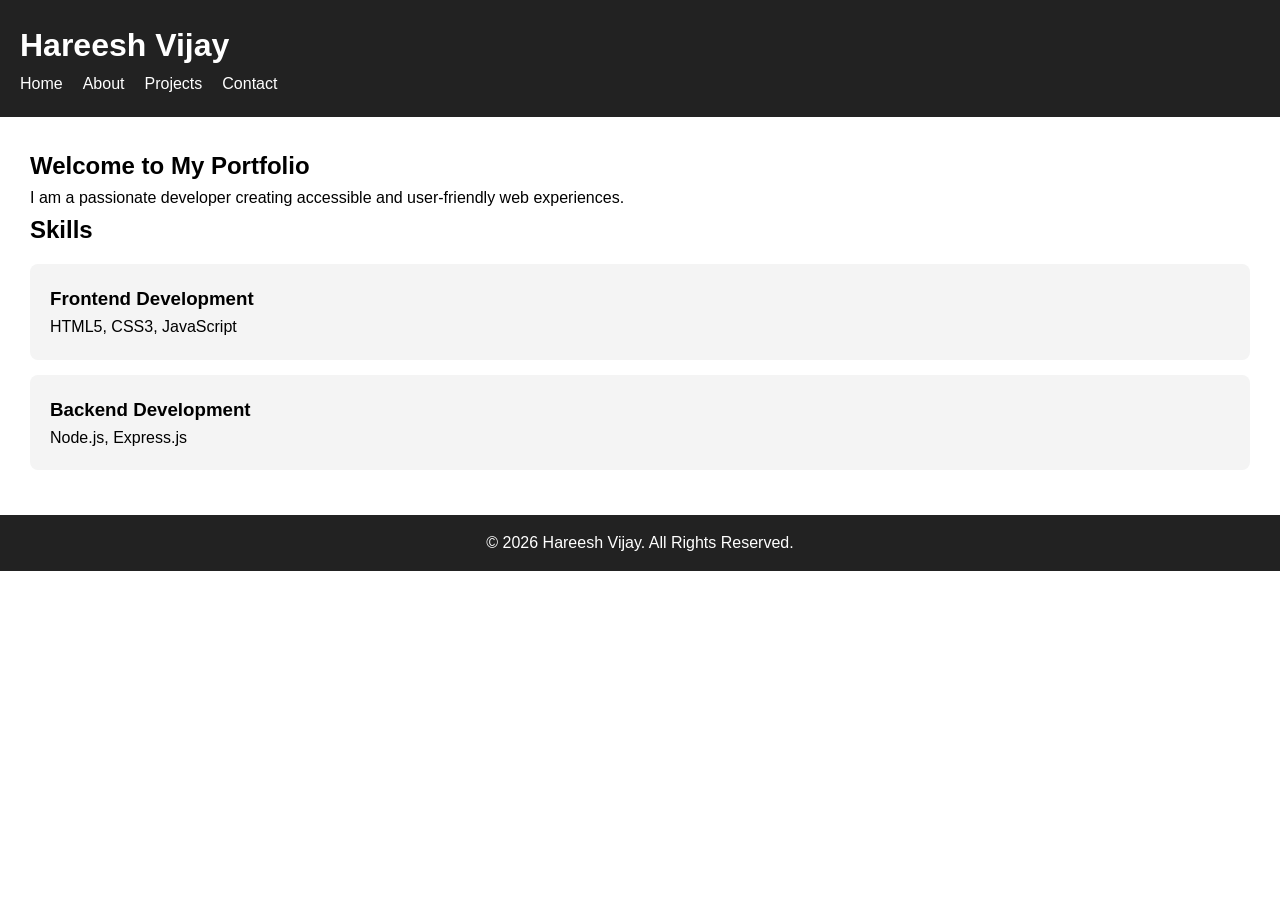
==== index.html @ 9d1c7b90 "Move portfolio files to repository root" ====
<!DOCTYPE html>
<html lang="en">
<head>
    <meta charset="UTF-8">
    <meta name="viewport" content="width=device-width, initial-scale=1.0">

    <title>Hareesh Vijay | Portfolio</title>
    <meta name="description" content="Personal portfolio of Hareesh Vijay showcasing skills, projects, and contact information.">
    <meta name="keywords" content="Portfolio, Web Developer, Projects, Skills">
    <meta name="author" content="Hareesh Vijay">

    <meta property="og:title" content="Hareesh Vijay Portfolio">
    <meta property="og:description" content="Explore my projects, skills, and achievements.">
    <meta property="og:type" content="website">

    <link rel="canonical" href="https://example.com/">
    <link rel="stylesheet" href="style.css">
</head>

<body>

<header role="banner">
    <h1>Hareesh Vijay</h1>

    <nav aria-label="Main Navigation">
        <ul>
            <li><a href="index.html" aria-current="page">Home</a></li>
            <li><a href="about.html">About</a></li>
            <li><a href="projects.html">Projects</a></li>
            <li><a href="contact.html">Contact</a></li>
        </ul>
    </nav>
</header>

<main id="main-content">

    <section aria-labelledby="hero-heading">
        <h2 id="hero-heading">Welcome to My Portfolio</h2>
        <p>
            I am a passionate developer creating accessible and user-friendly web experiences.
        </p>
    </section>

    <section aria-labelledby="skills-heading">
        <h2 id="skills-heading">Skills</h2>

        <article>
            <h3>Frontend Development</h3>
            <p>HTML5, CSS3, JavaScript</p>
        </article>

        <article>
            <h3>Backend Development</h3>
            <p>Node.js, Express.js</p>
        </article>
    </section>

</main>

<footer>
    <p>&copy; 2026 Hareesh Vijay. All Rights Reserved.</p>
</footer>

</body>
</html>
---- style.css ----
* {
    margin: 0;
    padding: 0;
    box-sizing: border-box;
}

body {
    font-family: Arial, sans-serif;
    line-height: 1.6;
}

header {
    background: #222;
    color: white;
    padding: 20px;
}

nav ul {
    display: flex;
    list-style: none;
    gap: 20px;
}

nav a {
    color: white;
    text-decoration: none;
}

main {
    padding: 30px;
}

article {
    background: #f4f4f4;
    padding: 20px;
    margin: 15px 0;
    border-radius: 8px;
}

footer {
    background: #222;
    color: white;
    text-align: center;
    padding: 15px;
}
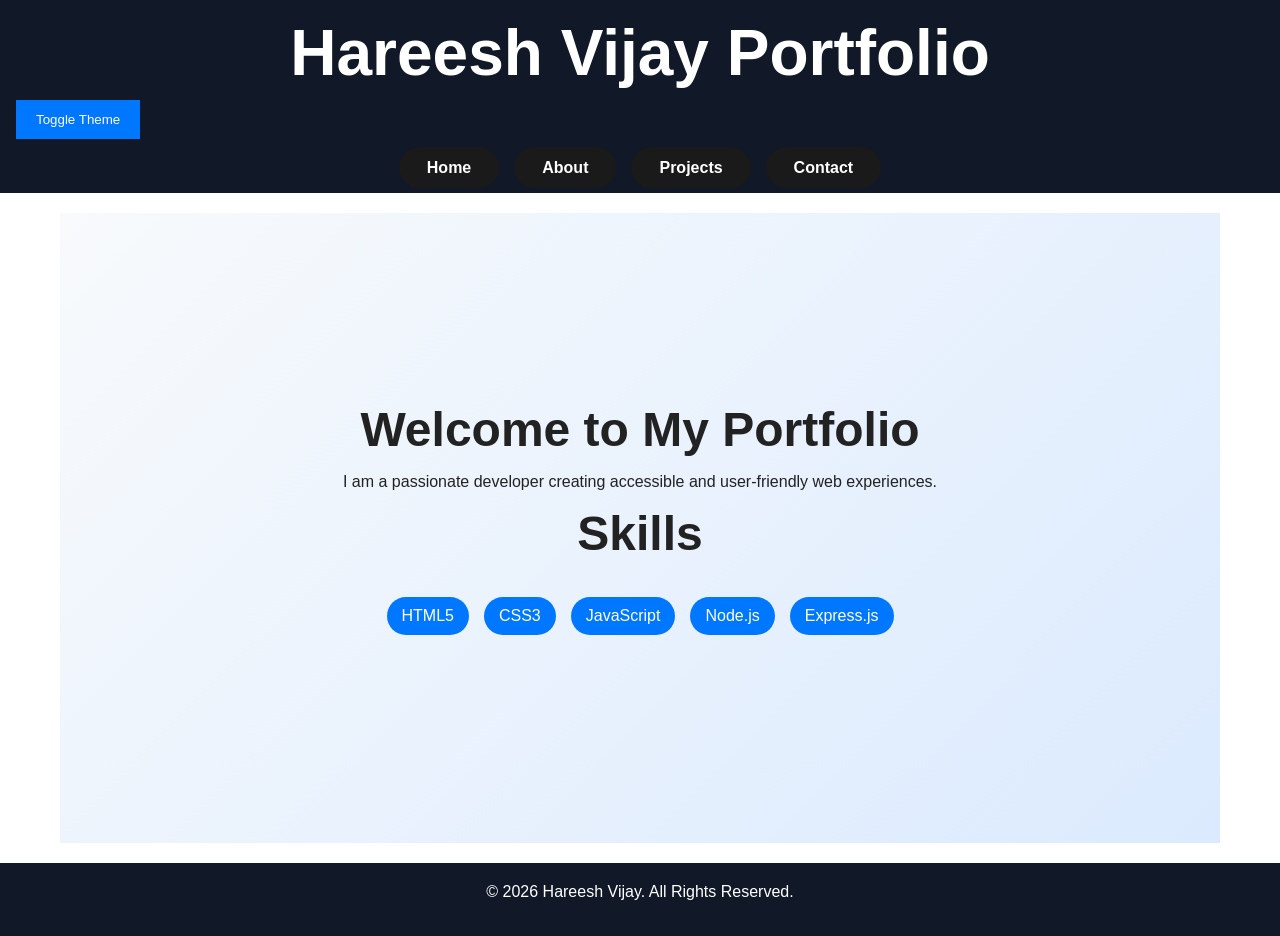
==== commit 8e2d0d49: "hi" ====
--- a/index.html
+++ b/index.html
@@ -14,13 +14,16 @@
     <meta property="og:type" content="website">
 
     <link rel="canonical" href="https://example.com/">
-    <link rel="stylesheet" href="style.css">
+    <link rel="stylesheet" href="style1.css">
 </head>
 
 <body>
 
 <header role="banner">
-    <h1>Hareesh Vijay</h1>
+    <h1>Hareesh Vijay Portfolio</h1>
+    <button id="themeBtn">
+    Toggle Theme
+</button>
 
     <nav aria-label="Main Navigation">
         <ul>
@@ -32,28 +35,24 @@
     </nav>
 </header>
 
-<main id="main-content">
+<main>
 
-    <section aria-labelledby="hero-heading">
-        <h2 id="hero-heading">Welcome to My Portfolio</h2>
-        <p>
-            I am a passionate developer creating accessible and user-friendly web experiences.
-        </p>
-    </section>
+<section class="hero">
+    <h2 id="welcomeTitle">Welcome to My Portfolio</h2>
+    <p>
+        I am a passionate developer creating accessible and user-friendly web experiences.
+    </p>
 
-    <section aria-labelledby="skills-heading">
-        <h2 id="skills-heading">Skills</h2>
+    <h2>Skills</h2>
 
-        <article>
-            <h3>Frontend Development</h3>
-            <p>HTML5, CSS3, JavaScript</p>
-        </article>
-
-        <article>
-            <h3>Backend Development</h3>
-            <p>Node.js, Express.js</p>
-        </article>
-    </section>
+    <div class="skills">
+        <div class="skill">HTML5</div>
+        <div class="skill">CSS3</div>
+        <div class="skill">JavaScript</div>
+        <div class="skill">Node.js</div>
+        <div class="skill">Express.js</div>
+    </div>
+</section>
 
 </main>
 
@@ -61,5 +60,20 @@
     <p>&copy; 2026 Hareesh Vijay. All Rights Reserved.</p>
 </footer>
 
+<script>
+const btn = document.getElementById('themeBtn');
+
+btn.addEventListener('click', () => {
+    document.body.classList.toggle('dark-mode');
+});
+
+const title = document.getElementById("welcomeTitle");
+
+title.addEventListener("click", () => {
+    title.classList.remove("pop");
+    void title.offsetWidth; // restart animation
+    title.classList.add("pop");
+});
+</script>
 </body>
 </html>
--- a/style1.css
+++ b/style1.css
@@ -0,0 +1,475 @@
+/* ==========================
+   CSS VARIABLES (THEME)
+========================== */
+
+:root {
+    --bg-color: #ffffff;
+    --text-color: #222222;
+    --card-color: #f5f5f5;
+    --primary-color: #0077ff;
+    --nav-color: #111827;
+}
+
+.dark-mode {
+    --bg-color: #111827;
+    --text-color: #ffffff;
+    --card-color: #1f2937;
+    --primary-color: #3b82f6;
+    --nav-color: #000000;
+}
+.btn {
+    display: inline-block;
+    margin-top: 20px;
+    padding: 12px 24px;
+    background: var(--primary-color);
+    color: white;
+    text-decoration: none;
+    border-radius: 30px;
+}
+
+/* ==========================
+   GLOBAL RESET
+========================== */
+
+* {
+    margin: 0;
+    padding: 0;
+    box-sizing: border-box;
+}
+
+body {
+    font-family: Arial, sans-serif;
+    background: var(--bg-color);
+    color: var(--text-color);
+    transition: 0.4s ease;
+    animation: fadeIn 0.5s ease-in-out;
+}
+main {
+    max-width: 1200px;
+    margin: auto;
+    padding: 20px;
+}
+
+h1,h2,h3 {
+    margin-bottom: 10px;
+}
+
+p {
+    margin-bottom: 15px;
+}
+
+/* ==========================
+   HEADER
+========================== */
+
+header {
+    background: var(--nav-color);
+    color: white;
+    padding: 1rem;
+}
+
+#welcomeTitle {
+    cursor: pointer;
+}
+
+.pop {
+    animation: popEffect 0.5s ease;
+}
+
+nav ul {
+    list-style: none;
+    display: flex;
+    flex-direction: column;
+    gap: 10px;
+    display: flex;
+    justify-content: center;
+    gap: 15px;
+}
+
+nav a {
+    color: white;
+    text-decoration: none;
+    padding: 10px 20px;
+    border-radius: 25px;
+    transition: all 0.3s ease;
+    position: relative;
+    background: rgba(255,255,255,0.1);
+    padding: 12px 24px;
+    border-radius: 50px;
+    backdrop-filter: blur(10px);
+}
+
+nav a::after {
+    content: "";
+    position: absolute;
+    left: 0;
+    bottom: -5px;
+    width: 0;
+    height: 3px;
+    background: #3b82f6;
+    transition: width 0.3s ease;
+}
+
+nav a:hover::after,
+nav a.active::after {
+    width: 100%;
+}
+
+nav a:hover {
+    background: #2563eb;
+    transform: translateY(-3px);
+}
+
+nav {
+    display: flex;
+    justify-content: center;
+    gap: 20px;
+    margin-top: 20px;
+    flex-wrap: wrap;
+}
+
+nav a {
+    position: relative;
+    padding: 12px 28px;
+    border-radius: 30px;
+    text-decoration: none;
+    color: white;
+    background: #1a1a1a;
+    font-weight: bold;
+    transition: 0.4s;
+    overflow: hidden;
+}
+
+.about-section{
+    display:flex;
+    justify-content:center;
+    align-items:center;
+    min-height:60vh;
+    padding:40px;
+}
+
+.about-card{
+    background:rgba(255,255,255,0.08);
+    backdrop-filter:blur(10px);
+    padding:40px;
+    border-radius:20px;
+    max-width:800px;
+    width:100%;
+    text-align:center;
+    box-shadow:0 10px 30px rgba(0,0,0,0.3);
+    transition:0.4s;
+}
+
+.about-card:hover{
+    transform:translateY(-10px);
+}
+
+.about-card h2{
+    font-size:2rem;
+    margin-bottom:20px;
+}
+
+.about-card p{
+    font-size:1.1rem;
+    line-height:1.8;
+    text-align: center;
+}
+
+.stats{
+    display:flex;
+    justify-content:center;
+    gap:20px;
+    margin-top:30px;
+    flex-wrap:wrap;
+}
+
+.stat-box{
+    background:#1e88ff;
+    color:white;
+    padding:20px;
+    border-radius:15px;
+    min-width:150px;
+    transition:0.3s;
+}
+
+.stat-box:hover{
+    transform:scale(1.1);
+}
+
+.stat-box h3{
+    font-size:2rem;
+}
+
+/* ==========================
+   HERO SECTION
+========================== */
+
+.hero {
+    min-height: 70vh;
+    display: flex;
+    flex-direction: column;
+    justify-content: center;
+    align-items: center;
+}
+.hero {
+    background: linear-gradient(135deg, #f8fafc, #dbeafe);
+}
+.dark-mode .hero {
+    background: linear-gradient(135deg, #111827, #1e3a8a);
+}
+.hero h1,
+h1 {
+    text-align: center;
+    font-size: 4rem;
+    animation: glowText 3s infinite alternate;
+}
+
+.hero h2 {
+    font-size: 2rem;
+    margin-bottom: 1rem;
+}
+
+/* ==========================
+   GRID LAYOUT
+========================== */
+
+.projects-grid {
+    display: grid;
+    grid-template-columns: 1fr;
+    gap: 20px;
+    padding: 20px;
+}
+
+.card {
+    background: var(--card-color);
+    padding: 20px;
+    border-radius: 10px;
+    box-shadow: 0px 2px 10px rgba(0,0,0,.1);
+}
+
+.card:hover {
+    transform: translateY(-5px);
+    transition: .3s;
+}
+
+/* ==========================
+   FLEXBOX COMPONENTS
+========================== */
+
+.skills {
+    display: flex;
+    flex-wrap: wrap;
+    gap: 15px;
+    justify-content: center;
+    padding: 20px;
+    text-align: center;
+}
+
+.skill {
+    background: var(--primary-color);
+    color: white;
+    padding: 10px 15px;
+    border-radius: 25px;
+    text-align: center;
+}
+.skill {
+    transition: 0.3s;
+}
+
+.skill:hover {
+    transform: translateY(-5px);
+}
+
+/* ==========================
+   CONTACT FORM
+========================== */
+
+form {
+    max-width: 600px;
+    margin: auto;
+    padding: 20px;
+}
+
+input,
+textarea {
+    width: 100%;
+    padding: 12px;
+    margin: 10px 0;
+}
+
+button {
+    background: var(--primary-color);
+    color: white;
+    border: none;
+    padding: 12px 20px;
+    cursor: pointer;
+}
+
+button:hover {
+    opacity: 0.9;
+}
+
+#welcomeTitle {
+    transition: 0.3s;
+    cursor: pointer;
+}
+
+#welcomeTitle:hover {
+    transform: scale(1.15);
+    color: #a8e4f8;
+}
+
+/* ==========================
+   FOOTER
+========================== */
+
+footer {
+    text-align: center;
+    padding: 20px;
+    background: var(--nav-color);
+    color: white;
+}
+
+/* ==========================
+   TABLET
+========================== */
+
+@media (min-width: 768px) {
+
+    nav ul {
+        flex-direction: row;
+        justify-content: center;
+    }
+
+    .projects-grid {
+        grid-template-columns: repeat(2, 1fr);
+    }
+}
+
+/* ==========================
+   DESKTOP
+========================== */
+
+@media (min-width: 1024px) {
+
+    .projects-grid {
+        grid-template-columns: repeat(3, 1fr);
+    }
+
+    .hero h2 {
+        font-size: 3rem;
+        cursor: pointer;
+    transition: transform 0.3s ease;
+.pop {
+    animation: popEffect 0.5s ease;
+}
+    }
+}
+@keyframes fadeIn {
+    from {
+        opacity: 0;
+        transform: translateY(15px);
+    }
+
+    to {
+        opacity: 1;
+        transform: translateY(0);
+    }
+}
+@keyframes popEffect {
+    0% {
+        transform: scale(1);
+    }
+    50% {
+        transform: scale(1.2);
+    }
+    100% {
+        transform: scale(1);
+    }
+}
+
+@keyframes popEffect {
+    0% {
+        transform: scale(1);
+    }
+    50% {
+        transform: scale(1.2);
+        text-shadow: 0 0 20px #3b82f6;
+    }
+    100% {
+        transform: scale(1);
+    }
+}
+
+@keyframes popEffect {
+    0% {
+        transform: scale(1);
+    }
+
+    50% {
+        transform: scale(1.3);
+        color: #ffffff;
+    }
+
+    100% {
+        transform: scale(1);
+    }
+}
+
+@keyframes rainbow {
+    0% { background-position: 0%; }
+    100% { background-position: 400%; }
+}
+
+@keyframes glowText {
+    0% {
+        text-shadow: 0 0 10px #00f7ff;
+    }
+    50% {
+        text-shadow: 0 0 20px #ff00ff;
+    }
+    100% {
+        text-shadow: 0 0 30px #00ff88;
+    }
+}
+
+/* Glow effect */
+nav a::before {
+    content: "";
+    position: absolute;
+    inset: -3px;
+    border-radius: 30px;
+    background: linear-gradient(
+        45deg,
+        red,
+        orange,
+        yellow,
+        lime,
+        cyan,
+        blue,
+        violet,
+        red
+    );
+    background-size: 400%;
+    z-index: -1;
+    opacity: 0;
+    transition: 0.4s;
+}
+
+/* Hover */
+nav a:hover::before,
+nav a:focus::before {
+    opacity: 1;
+    animation: rainbow 3s linear infinite;
+}
+
+nav a:hover {
+    transform: translateY(-5px) scale(1.05);
+    box-shadow: 0 0 20px rgba(255,255,255,0.3);
+}
+
+/* Active page */
+nav a.active {
+    background: #1e88ff;
+    box-shadow: 0 0 20px #1e88ff;
+}
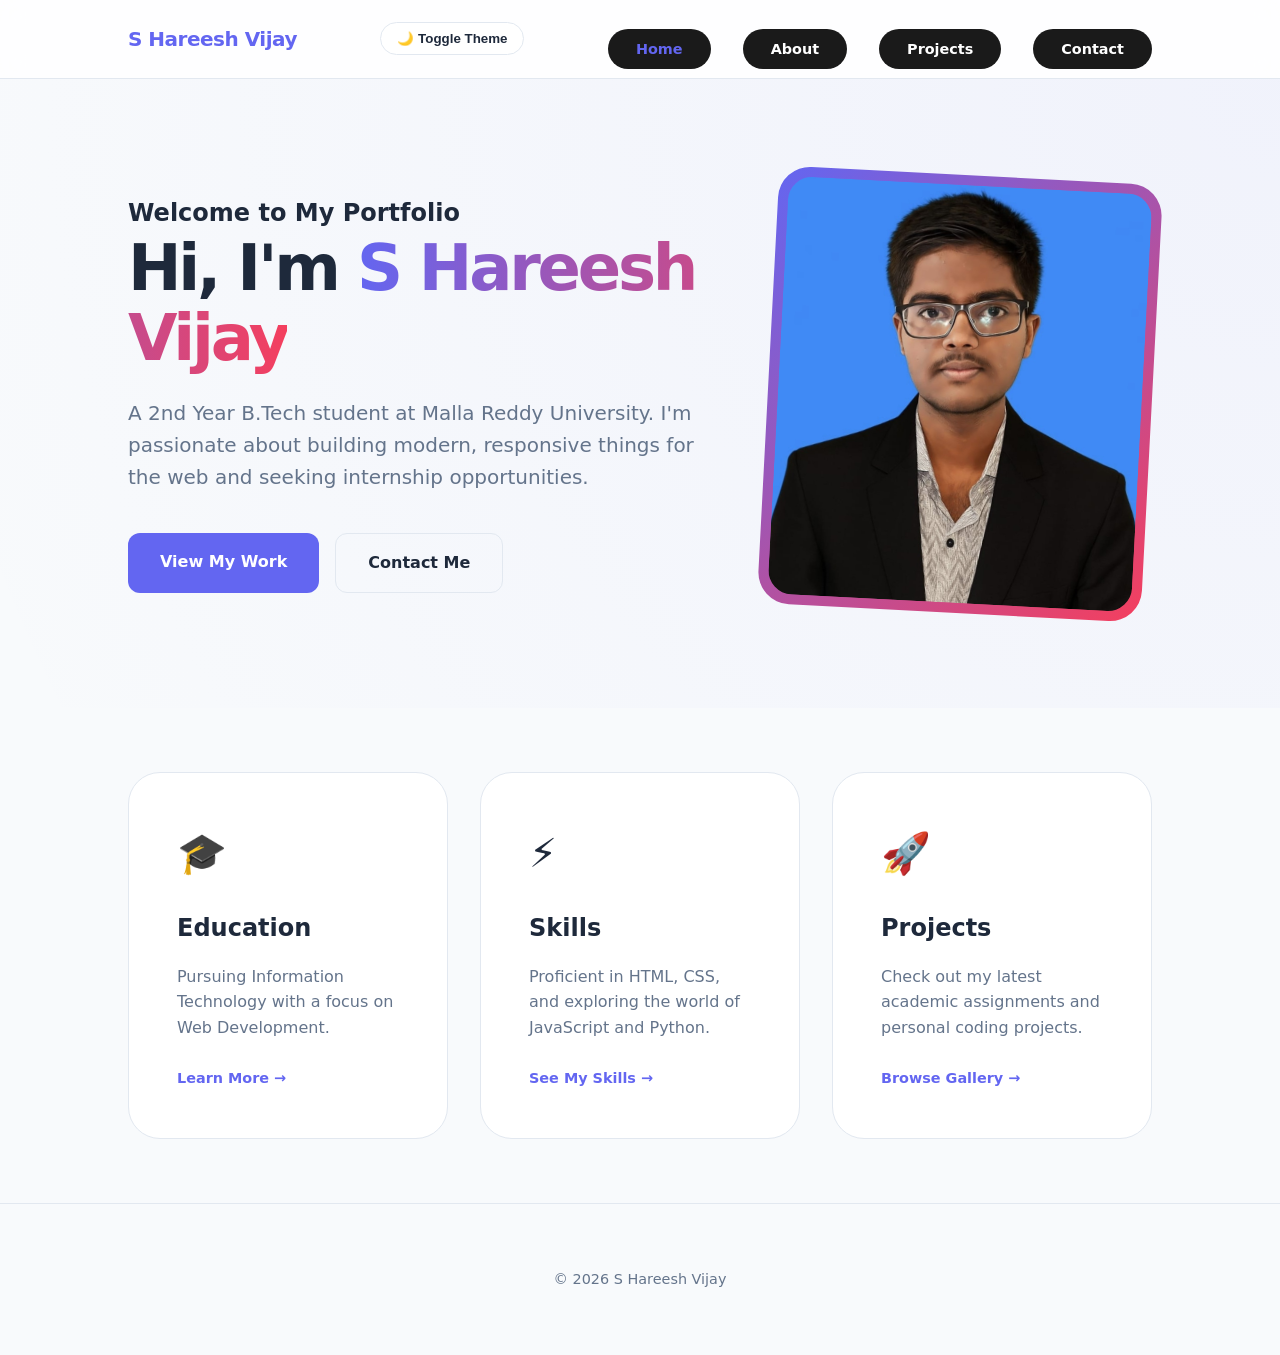
==== commit cfe823e9: "Updated my portfolio files" ====
--- a/index.html
+++ b/index.html
@@ -3,27 +3,16 @@
 <head>
     <meta charset="UTF-8">
     <meta name="viewport" content="width=device-width, initial-scale=1.0">
-
-    <title>Hareesh Vijay | Portfolio</title>
-    <meta name="description" content="Personal portfolio of Hareesh Vijay showcasing skills, projects, and contact information.">
-    <meta name="keywords" content="Portfolio, Web Developer, Projects, Skills">
-    <meta name="author" content="Hareesh Vijay">
-
-    <meta property="og:title" content="Hareesh Vijay Portfolio">
-    <meta property="og:description" content="Explore my projects, skills, and achievements.">
-    <meta property="og:type" content="website">
-
-    <link rel="canonical" href="https://example.com/">
+    <title>S Hareesh Vijay | Portfolio</title>
+    <meta name="description" content="Portfolio of S Hareesh Vijay, a 2nd Year B.Tech student and Web Developer.">
     <link rel="stylesheet" href="style1.css">
 </head>
 
 <body>
 
-<header role="banner">
-    <h1>Hareesh Vijay Portfolio</h1>
-    <button id="themeBtn">
-    Toggle Theme
-</button>
+<header>
+    <h1>S Hareesh Vijay</h1>
+    <button id="themeBtn">🌙 Toggle Theme</button>
 
     <nav aria-label="Main Navigation">
         <ul>
@@ -36,44 +25,89 @@
 </header>
 
 <main>
+    <!-- Hero Section -->
+    <section class="hero-section">
+        <div class="hero-container">
+            <div class="hero-content">
+                <h2 id="welcomeTitle">Welcome to My Portfolio</h2>
+                <h1>Hi, I'm <span class="gradient-text">S Hareesh Vijay</span></h1>
+                <p>A 2nd Year B.Tech student at Malla Reddy University. I'm passionate about building modern, responsive things for the web and seeking internship opportunities.</p>
+                <div class="hero-btns">
+                    <a href="projects.html" class="btn-primary">View My Work</a>
+                    <a href="contact.html" class="btn-secondary">Contact Me</a>
+                </div>
+            </div>
+            <div class="hero-image">
+                <div class="image-wrapper">
+                    <img src="IMG_20260215_172743.jpg (1).jpeg" alt="S Hareesh Vijay Profile Picture">
+                </div>
+            </div>
+        </div>
+    </section>
 
-<section class="hero">
-    <h2 id="welcomeTitle">Welcome to My Portfolio</h2>
-    <p>
-        I am a passionate developer creating accessible and user-friendly web experiences.
-    </p>
+    <!-- Features Section -->
+    <section class="features-section">
+        <div class="features-grid">
+            <div class="feature-card">
+                <div class="feature-icon">🎓</div>
+                <h2>Education</h2>
+                <p>Pursuing Information Technology with a focus on Web Development.</p>
+                <a href="about.html" class="feature-link">Learn More &rarr;</a>
+            </div>
 
-    <h2>Skills</h2>
+            <div class="feature-card">
+                <div class="feature-icon">⚡</div>
+                <h2>Skills</h2>
+                <p>Proficient in HTML, CSS, and exploring the world of JavaScript and Python.</p>
+                <a href="about.html" class="feature-link">See My Skills &rarr;</a>
+            </div>
 
-    <div class="skills">
-        <div class="skill">HTML5</div>
-        <div class="skill">CSS3</div>
-        <div class="skill">JavaScript</div>
-        <div class="skill">Node.js</div>
-        <div class="skill">Express.js</div>
-    </div>
-</section>
-
+            <div class="feature-card">
+                <div class="feature-icon">🚀</div>
+                <h2>Projects</h2>
+                <p>Check out my latest academic assignments and personal coding projects.</p>
+                <a href="projects.html" class="feature-link">Browse Gallery &rarr;</a>
+            </div>
+        </div>
+    </section>
 </main>
 
 <footer>
-    <p>&copy; 2026 Hareesh Vijay. All Rights Reserved.</p>
+    <p>&copy; 2026 S Hareesh Vijay</p>
 </footer>
 
 <script>
-const btn = document.getElementById('themeBtn');
+const btn = document.getElementById("themeBtn");
 
-btn.addEventListener('click', () => {
-    document.body.classList.toggle('dark-mode');
+// Load saved theme
+if (localStorage.getItem("theme") === "dark") {
+    document.body.classList.add("dark-mode");
+    btn.textContent = "☀️ Toggle Theme";
+}
+
+// Toggle theme
+btn.addEventListener("click", () => {
+    document.body.classList.toggle("dark-mode");
+
+    if (document.body.classList.contains("dark-mode")) {
+        localStorage.setItem("theme", "dark");
+        btn.textContent = "☀️ Toggle Theme";
+    } else {
+        localStorage.setItem("theme", "light");
+        btn.textContent = "🌙 Toggle Theme";
+    }
 });
-
+</script>
+<script>
 const title = document.getElementById("welcomeTitle");
 
-title.addEventListener("click", () => {
-    title.classList.remove("pop");
-    void title.offsetWidth; // restart animation
+title.addEventListener("click", function () {
     title.classList.add("pop");
+
+    setTimeout(() => {
+        title.classList.remove("pop");
+    }, 500);
 });
 </script>
 </body>
-</html>+</html>
--- a/style1.css
+++ b/style1.css
@@ -1,73 +1,242 @@
-/* ==========================
-   CSS VARIABLES (THEME)
-========================== */
+/* ============================================
+   OUTSTANDING MODERN PORTFOLIO DESIGN
+   Architecture: CSS Grid, Flexbox, CSS Variables
+   ============================================ */
 
 :root {
-    --bg-color: #ffffff;
-    --text-color: #222222;
-    --card-color: #f5f5f5;
-    --primary-color: #0077ff;
-    --nav-color: #111827;
+    --primary: #6366f1;
+    --primary-hover: #4f46e5;
+    --accent: #f43f5e;
+    --bg-body: #f8fafc;
+    --bg-card: #ffffff;
+    --bg-header: rgba(255, 255, 255, 0.8);
+    --text-main: #1e293b;
+    --text-muted: #64748b;
+    --border: #e2e8f0;
+    --shadow: 0 10px 15px -3px rgba(0, 0, 0, 0.1);
+    --transition: all 0.3s cubic-bezier(0.4, 0, 0.2, 1);
 }
 
 .dark-mode {
-    --bg-color: #111827;
-    --text-color: #ffffff;
-    --card-color: #1f2937;
-    --primary-color: #3b82f6;
-    --nav-color: #000000;
-}
-.btn {
+    --primary: #818cf8;
+    --primary-hover: #a5b4fc;
+    --accent: #fb7185;
+    --bg-body: #0f172a;
+    --bg-card: #1e293b;
+    --bg-header: rgba(15, 23, 42, 0.8);
+    --text-main: #f1f5f9;
+    --text-muted: #94a3b8;
+    --border: #334155;
+    --shadow: 0 20px 25px -5px rgba(0, 0, 0, 0.3);
+}
+
+* { margin: 0; padding: 0; box-sizing: border-box; }
+
+body {
+    font-family: 'Inter', system-ui, -apple-system, sans-serif;
+    background-color: var(--bg-body);
+    color: var(--text-main);
+    line-height: 1.6;
+    transition: background-color 0.5s ease;
+}
+
+/* Outstanding Header */
+header {
+    position: sticky;
+    top: 0;
+    z-index: 1000;
+    background: var(--bg-header);
+    backdrop-filter: blur(12px);
+    -webkit-backdrop-filter: blur(12px);
+    border-bottom: 1px solid var(--border);
+    padding: 1rem 10%;
+    display: flex;
+    justify-content: space-between;
+    align-items: center;
+}
+
+header h1 {
+    font-size: 1.25rem;
+    font-weight: 800;
+    color: var(--primary);
+    letter-spacing: -0.025em;
+}
+
+nav ul { display: flex; list-style: none; gap: 2rem; }
+nav a {
+    text-decoration: none;
+    color: var(--text-main);
+    font-weight: 600;
+    font-size: 0.9rem;
+    transition: var(--transition);
+}
+nav a:hover, nav a[aria-current="page"] { color: var(--primary); }
+
+#themeBtn {
+    background: var(--bg-card);
+    color: var(--text-main);
+    border: 1px solid var(--border);
+    padding: 0.5rem 1rem;
+    border-radius: 9999px;
+    cursor: pointer;
+    font-weight: 600;
+    transition: var(--transition);
+}
+#themeBtn:hover { transform: translateY(-2px); box-shadow: var(--shadow); }
+
+/* Outstanding Hero Section */
+.hero-section {
+    padding: 6rem 10%;
+    background: radial-gradient(circle at top right, rgba(99, 102, 241, 0.05), transparent);
+}
+
+.hero-container {
+    display: grid;
+    grid-template-columns: 1.2fr 0.8fr;
+    gap: 4rem;
+    align-items: center;
+    max-width: 1200px;
+    margin: 0 auto;
+}
+
+.hero-tag {
     display: inline-block;
-    margin-top: 20px;
-    padding: 12px 24px;
-    background: var(--primary-color);
+    padding: 0.25rem 0.75rem;
+    background: rgba(99, 102, 241, 0.1);
+    color: var(--primary);
+    border-radius: 9999px;
+    font-size: 0.8rem;
+    font-weight: 700;
+    text-transform: uppercase;
+    margin-bottom: 1.5rem;
+}
+
+.hero-content h1 {
+    font-size: 4rem;
+    font-weight: 900;
+    line-height: 1.1;
+    margin-bottom: 1.5rem;
+    letter-spacing: -0.05em;
+}
+
+.gradient-text {
+    background: linear-gradient(to right, var(--primary), var(--accent));
+    -webkit-background-clip: text;
+    background-clip: text;
+    -webkit-text-fill-color: transparent;
+}
+
+.hero-content p {
+    font-size: 1.25rem;
+    color: var(--text-muted);
+    margin-bottom: 2.5rem;
+    max-width: 600px;
+}
+
+.hero-btns { display: flex; gap: 1rem; }
+
+.btn-primary {
+    background: var(--primary);
     color: white;
-    text-decoration: none;
-    border-radius: 30px;
-}
-
-/* ==========================
-   GLOBAL RESET
-========================== */
-
-* {
-    margin: 0;
-    padding: 0;
-    box-sizing: border-box;
-}
-
-body {
-    font-family: Arial, sans-serif;
-    background: var(--bg-color);
-    color: var(--text-color);
-    transition: 0.4s ease;
-    animation: fadeIn 0.5s ease-in-out;
-}
-main {
+    padding: 1rem 2rem;
+    border-radius: 0.75rem;
+    text-decoration: none;
+    font-weight: 700;
+    transition: var(--transition);
+}
+.btn-primary:hover { transform: translateY(-3px); box-shadow: 0 10px 20px -5px rgba(99, 102, 241, 0.4); }
+
+.btn-secondary {
+    background: transparent;
+    color: var(--text-main);
+    border: 1px solid var(--border);
+    padding: 1rem 2rem;
+    border-radius: 0.75rem;
+    text-decoration: none;
+    font-weight: 700;
+    transition: var(--transition);
+}
+.btn-secondary:hover { background: var(--bg-card); border-color: var(--primary); }
+
+.hero-image .image-wrapper {
+    background: linear-gradient(135deg, var(--primary), var(--accent));
+    padding: 10px;
+    border-radius: 2rem;
+    transform: rotate(3deg);
+    transition: var(--transition);
+}
+.hero-image:hover .image-wrapper { transform: rotate(0deg); }
+.hero-image img {
+    width: 100%;
+    border-radius: 1.5rem;
+    display: block;
+}
+.hero h2 {
+    cursor: pointer;
+    transition: transform 0.3s ease;
+}
+
+.pop {
+    animation: popEffect 0.5s ease;
+}
+
+@keyframes popEffect {
+    0% {
+        transform: scale(1);
+    }
+    50% {
+        transform: scale(1.2);
+    }
+    100% {
+        transform: scale(1);
+    }
+}
+@keyframes popEffect {
+    0% {
+        transform: scale(1);
+    }
+    50% {
+        transform: scale(1.2);
+        text-shadow: 0 0 20px #3b82f6;
+    }
+    100% {
+        transform: scale(1);
+    }
+}
+
+/* Features Section */
+.features-section { padding: 4rem 10%; background: var(--bg-body); }
+.features-grid {
+    display: grid;
+    grid-template-columns: repeat(auto-fit, minmax(300px, 1fr));
+    gap: 2rem;
     max-width: 1200px;
-    margin: auto;
-    padding: 20px;
-}
-
-h1,h2,h3 {
-    margin-bottom: 10px;
-}
-
-p {
-    margin-bottom: 15px;
-}
-
-/* ==========================
-   HEADER
-========================== */
-
-header {
-    background: var(--nav-color);
-    color: white;
-    padding: 1rem;
-}
-
+    margin: 0 auto;
+}
+
+.feature-card {
+    background: var(--bg-card);
+    padding: 3rem;
+    border-radius: 2rem;
+    border: 1px solid var(--border);
+    transition: var(--transition);
+    text-align: left;
+}
+.feature-card:hover { transform: translateY(-10px); border-color: var(--primary); box-shadow: var(--shadow); }
+
+.feature-icon {
+    font-size: 2.5rem;
+    margin-bottom: 1.5rem;
+}
+
+.feature-card h2 { font-size: 1.5rem; margin-bottom: 1rem; }
+.feature-card p { color: var(--text-muted); margin-bottom: 1.5rem; }
+.feature-link {
+    color: var(--primary);
+    text-decoration: none;
+    font-weight: 700;
+    font-size: 0.9rem;
+}
 #welcomeTitle {
     cursor: pointer;
 }
@@ -76,50 +245,29 @@
     animation: popEffect 0.5s ease;
 }
 
-nav ul {
-    list-style: none;
-    display: flex;
-    flex-direction: column;
-    gap: 10px;
-    display: flex;
-    justify-content: center;
-    gap: 15px;
-}
-
-nav a {
-    color: white;
-    text-decoration: none;
-    padding: 10px 20px;
-    border-radius: 25px;
-    transition: all 0.3s ease;
-    position: relative;
-    background: rgba(255,255,255,0.1);
-    padding: 12px 24px;
-    border-radius: 50px;
-    backdrop-filter: blur(10px);
-}
-
-nav a::after {
-    content: "";
-    position: absolute;
-    left: 0;
-    bottom: -5px;
-    width: 0;
-    height: 3px;
-    background: #3b82f6;
-    transition: width 0.3s ease;
-}
-
-nav a:hover::after,
-nav a.active::after {
-    width: 100%;
-}
-
-nav a:hover {
-    background: #2563eb;
-    transform: translateY(-3px);
-}
-
+@keyframes popEffect {
+    0% {
+        transform: scale(1);
+    }
+
+    50% {
+        transform: scale(1.3);
+        color: #2563eb;
+    }
+
+    100% {
+        transform: scale(1);
+    }
+}
+#welcomeTitle {
+    transition: 0.3s;
+    cursor: pointer;
+}
+
+#welcomeTitle:hover {
+    transform: scale(1.15);
+    color: #2563eb;
+}
 nav {
     display: flex;
     justify-content: center;
@@ -138,299 +286,6 @@
     font-weight: bold;
     transition: 0.4s;
     overflow: hidden;
-}
-
-.about-section{
-    display:flex;
-    justify-content:center;
-    align-items:center;
-    min-height:60vh;
-    padding:40px;
-}
-
-.about-card{
-    background:rgba(255,255,255,0.08);
-    backdrop-filter:blur(10px);
-    padding:40px;
-    border-radius:20px;
-    max-width:800px;
-    width:100%;
-    text-align:center;
-    box-shadow:0 10px 30px rgba(0,0,0,0.3);
-    transition:0.4s;
-}
-
-.about-card:hover{
-    transform:translateY(-10px);
-}
-
-.about-card h2{
-    font-size:2rem;
-    margin-bottom:20px;
-}
-
-.about-card p{
-    font-size:1.1rem;
-    line-height:1.8;
-    text-align: center;
-}
-
-.stats{
-    display:flex;
-    justify-content:center;
-    gap:20px;
-    margin-top:30px;
-    flex-wrap:wrap;
-}
-
-.stat-box{
-    background:#1e88ff;
-    color:white;
-    padding:20px;
-    border-radius:15px;
-    min-width:150px;
-    transition:0.3s;
-}
-
-.stat-box:hover{
-    transform:scale(1.1);
-}
-
-.stat-box h3{
-    font-size:2rem;
-}
-
-/* ==========================
-   HERO SECTION
-========================== */
-
-.hero {
-    min-height: 70vh;
-    display: flex;
-    flex-direction: column;
-    justify-content: center;
-    align-items: center;
-}
-.hero {
-    background: linear-gradient(135deg, #f8fafc, #dbeafe);
-}
-.dark-mode .hero {
-    background: linear-gradient(135deg, #111827, #1e3a8a);
-}
-.hero h1,
-h1 {
-    text-align: center;
-    font-size: 4rem;
-    animation: glowText 3s infinite alternate;
-}
-
-.hero h2 {
-    font-size: 2rem;
-    margin-bottom: 1rem;
-}
-
-/* ==========================
-   GRID LAYOUT
-========================== */
-
-.projects-grid {
-    display: grid;
-    grid-template-columns: 1fr;
-    gap: 20px;
-    padding: 20px;
-}
-
-.card {
-    background: var(--card-color);
-    padding: 20px;
-    border-radius: 10px;
-    box-shadow: 0px 2px 10px rgba(0,0,0,.1);
-}
-
-.card:hover {
-    transform: translateY(-5px);
-    transition: .3s;
-}
-
-/* ==========================
-   FLEXBOX COMPONENTS
-========================== */
-
-.skills {
-    display: flex;
-    flex-wrap: wrap;
-    gap: 15px;
-    justify-content: center;
-    padding: 20px;
-    text-align: center;
-}
-
-.skill {
-    background: var(--primary-color);
-    color: white;
-    padding: 10px 15px;
-    border-radius: 25px;
-    text-align: center;
-}
-.skill {
-    transition: 0.3s;
-}
-
-.skill:hover {
-    transform: translateY(-5px);
-}
-
-/* ==========================
-   CONTACT FORM
-========================== */
-
-form {
-    max-width: 600px;
-    margin: auto;
-    padding: 20px;
-}
-
-input,
-textarea {
-    width: 100%;
-    padding: 12px;
-    margin: 10px 0;
-}
-
-button {
-    background: var(--primary-color);
-    color: white;
-    border: none;
-    padding: 12px 20px;
-    cursor: pointer;
-}
-
-button:hover {
-    opacity: 0.9;
-}
-
-#welcomeTitle {
-    transition: 0.3s;
-    cursor: pointer;
-}
-
-#welcomeTitle:hover {
-    transform: scale(1.15);
-    color: #a8e4f8;
-}
-
-/* ==========================
-   FOOTER
-========================== */
-
-footer {
-    text-align: center;
-    padding: 20px;
-    background: var(--nav-color);
-    color: white;
-}
-
-/* ==========================
-   TABLET
-========================== */
-
-@media (min-width: 768px) {
-
-    nav ul {
-        flex-direction: row;
-        justify-content: center;
-    }
-
-    .projects-grid {
-        grid-template-columns: repeat(2, 1fr);
-    }
-}
-
-/* ==========================
-   DESKTOP
-========================== */
-
-@media (min-width: 1024px) {
-
-    .projects-grid {
-        grid-template-columns: repeat(3, 1fr);
-    }
-
-    .hero h2 {
-        font-size: 3rem;
-        cursor: pointer;
-    transition: transform 0.3s ease;
-.pop {
-    animation: popEffect 0.5s ease;
-}
-    }
-}
-@keyframes fadeIn {
-    from {
-        opacity: 0;
-        transform: translateY(15px);
-    }
-
-    to {
-        opacity: 1;
-        transform: translateY(0);
-    }
-}
-@keyframes popEffect {
-    0% {
-        transform: scale(1);
-    }
-    50% {
-        transform: scale(1.2);
-    }
-    100% {
-        transform: scale(1);
-    }
-}
-
-@keyframes popEffect {
-    0% {
-        transform: scale(1);
-    }
-    50% {
-        transform: scale(1.2);
-        text-shadow: 0 0 20px #3b82f6;
-    }
-    100% {
-        transform: scale(1);
-    }
-}
-
-@keyframes popEffect {
-    0% {
-        transform: scale(1);
-    }
-
-    50% {
-        transform: scale(1.3);
-        color: #ffffff;
-    }
-
-    100% {
-        transform: scale(1);
-    }
-}
-
-@keyframes rainbow {
-    0% { background-position: 0%; }
-    100% { background-position: 400%; }
-}
-
-@keyframes glowText {
-    0% {
-        text-shadow: 0 0 10px #00f7ff;
-    }
-    50% {
-        text-shadow: 0 0 20px #ff00ff;
-    }
-    100% {
-        text-shadow: 0 0 30px #00ff88;
-    }
 }
 
 /* Glow effect */
@@ -472,4 +327,48 @@
 nav a.active {
     background: #1e88ff;
     box-shadow: 0 0 20px #1e88ff;
-}+}
+
+@keyframes rainbow {
+    0% { background-position: 0%; }
+    100% { background-position: 400%; }
+}
+
+/* Footer */
+footer { padding: 4rem 10%; text-align: center; border-top: 1px solid var(--border); }
+footer p { color: var(--text-muted); font-size: 0.9rem; }
+
+/* Responsive */
+@media (max-width: 1024px) {
+    .hero-container { grid-template-columns: 1fr; text-align: center; }
+    .hero-content h1 { font-size: 3rem; }
+    .hero-content p { margin: 0 auto 2.5rem; }
+    .hero-btns { justify-content: center; }
+    .hero-image { max-width: 400px; margin: 0 auto; }
+}
+
+@media (max-width: 768px) {
+    header { flex-direction: column; gap: 1rem; padding: 1.5rem; }
+    nav ul { gap: 1rem; }
+    .hero-section { padding: 4rem 5%; }
+    .features-section { padding: 4rem 5%; }
+}
+
+/* About/Stats Styles from previous update */
+.stats-grid { display: grid; grid-template-columns: repeat(auto-fit, minmax(200px, 1fr)); gap: 2rem; margin-top: 3rem; }
+.stat-card { background: var(--bg-card); padding: 2rem; border-radius: 1.5rem; border: 1px solid var(--border); text-align: center; transition: var(--transition); box-shadow: var(--shadow); }
+.stat-card:hover { transform: translateY(-8px); border-color: var(--primary); }
+.stat-number { display: block; font-size: 2.5rem; font-weight: 800; color: var(--primary); margin-bottom: 0.5rem; }
+.stat-label { font-size: 1rem; font-weight: 600; color: var(--text-muted); text-transform: uppercase; }
+
+/* Contact Styles from previous update */
+.contact-container { max-width: 800px; margin: 0 auto; background: var(--bg-card); padding: 3rem; border-radius: 2rem; border: 1px solid var(--border); box-shadow: var(--shadow); }
+.contact-form { display: flex; flex-direction: column; gap: 1.5rem; }
+.form-group { display: flex; flex-direction: column; gap: 0.5rem; }
+.form-group input, .form-group textarea { padding: 1rem; border-radius: 1rem; border: 1px solid var(--border); background: var(--bg-body); color: var(--text-main); font-family: inherit; }
+.submit-btn { background: linear-gradient(to right, var(--primary), var(--accent)); color: white; border: none; padding: 1rem 2rem; border-radius: 1rem; font-weight: 700; cursor: pointer; transition: var(--transition); }
+.contact-socials { margin-top: 3rem; display: flex; justify-content: center; gap: 2rem; }
+.social-icon { width: 50px; height: 50px; display: flex; align-items: center; justify-content: center; background: var(--bg-card); border: 1px solid var(--border); border-radius: 1rem; text-decoration: none; color: var(--text-main); transition: var(--transition); }
+.social-icon:hover { background: var(--primary); color: white; transform: translateY(-5px) rotate(8deg); }
+
+
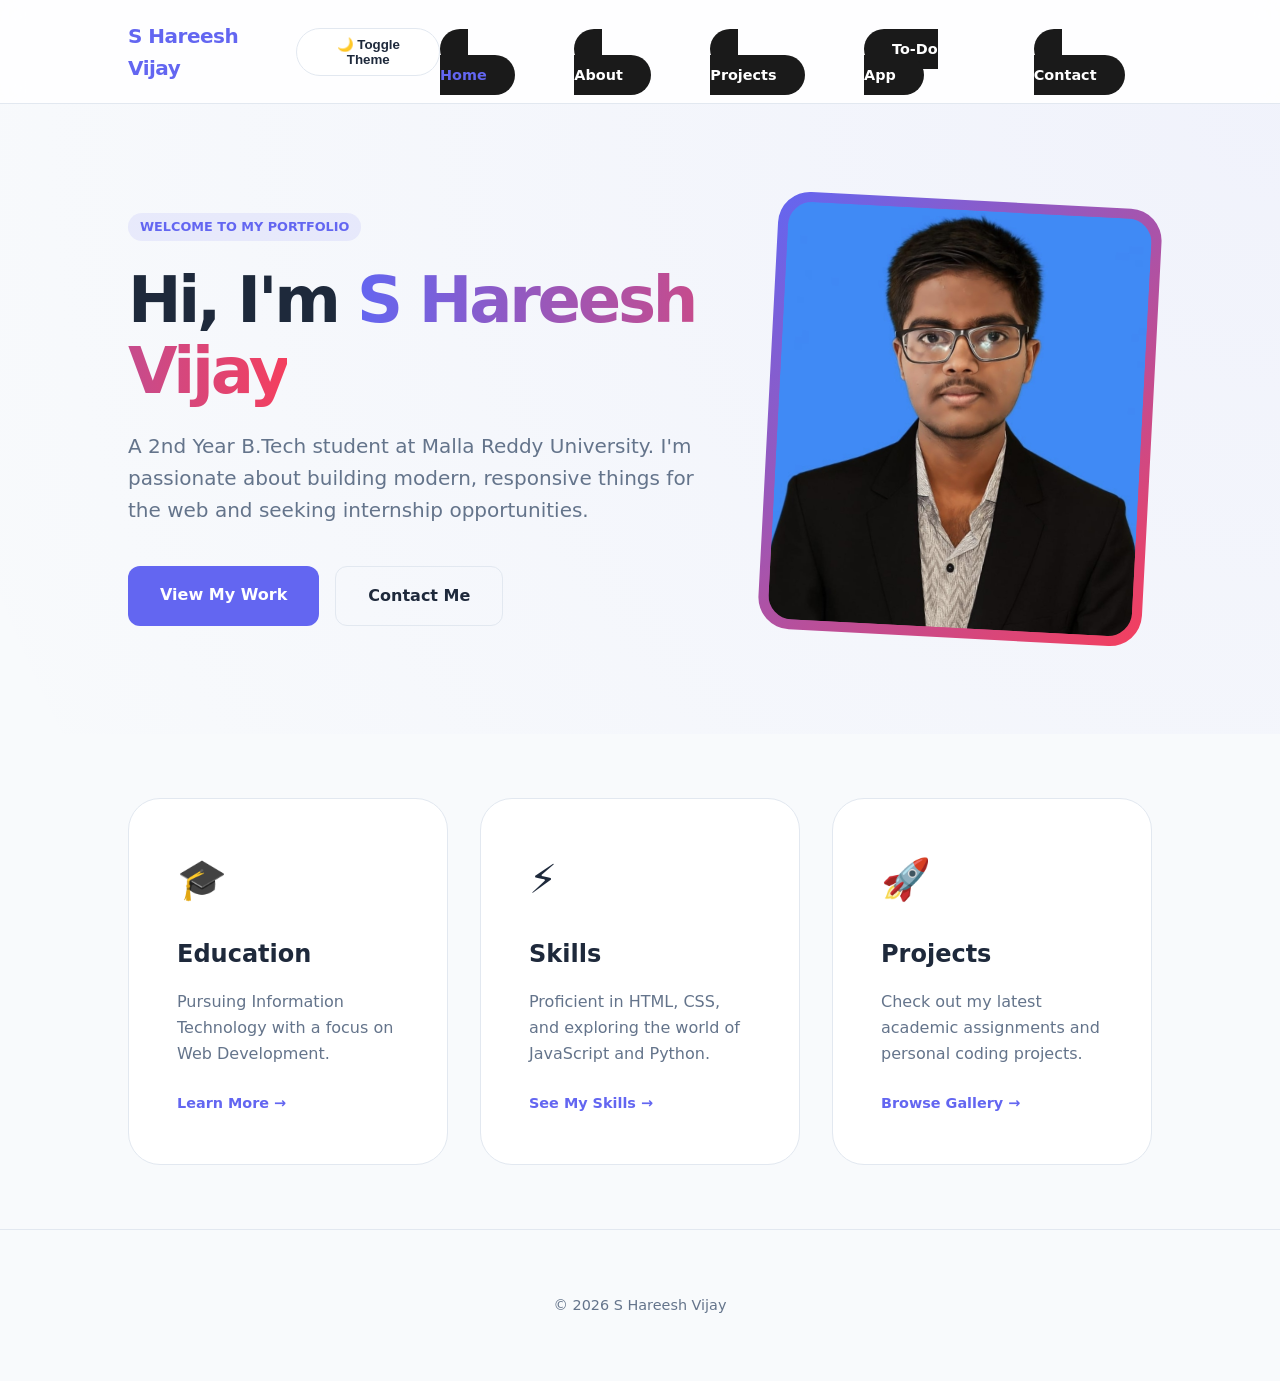
==== commit d17b713f: "javascript" ====
--- a/index.html
+++ b/index.html
@@ -19,6 +19,7 @@
             <li><a href="index.html" aria-current="page">Home</a></li>
             <li><a href="about.html">About</a></li>
             <li><a href="projects.html">Projects</a></li>
+            <li><a href="todo.html">To-Do App</a></li>
             <li><a href="contact.html">Contact</a></li>
         </ul>
     </nav>
@@ -29,7 +30,7 @@
     <section class="hero-section">
         <div class="hero-container">
             <div class="hero-content">
-                <h2 id="welcomeTitle">Welcome to My Portfolio</h2>
+                <span class="hero-tag">Welcome to my portfolio</span>
                 <h1>Hi, I'm <span class="gradient-text">S Hareesh Vijay</span></h1>
                 <p>A 2nd Year B.Tech student at Malla Reddy University. I'm passionate about building modern, responsive things for the web and seeking internship opportunities.</p>
                 <div class="hero-btns">
@@ -98,16 +99,5 @@
     }
 });
 </script>
-<script>
-const title = document.getElementById("welcomeTitle");
-
-title.addEventListener("click", function () {
-    title.classList.add("pop");
-
-    setTimeout(() => {
-        title.classList.remove("pop");
-    }, 500);
-});
-</script>
 </body>
-</html>
+</html>
--- a/style1.css
+++ b/style1.css
@@ -171,38 +171,6 @@
     border-radius: 1.5rem;
     display: block;
 }
-.hero h2 {
-    cursor: pointer;
-    transition: transform 0.3s ease;
-}
-
-.pop {
-    animation: popEffect 0.5s ease;
-}
-
-@keyframes popEffect {
-    0% {
-        transform: scale(1);
-    }
-    50% {
-        transform: scale(1.2);
-    }
-    100% {
-        transform: scale(1);
-    }
-}
-@keyframes popEffect {
-    0% {
-        transform: scale(1);
-    }
-    50% {
-        transform: scale(1.2);
-        text-shadow: 0 0 20px #3b82f6;
-    }
-    100% {
-        transform: scale(1);
-    }
-}
 
 /* Features Section */
 .features-section { padding: 4rem 10%; background: var(--bg-body); }
@@ -237,37 +205,11 @@
     font-weight: 700;
     font-size: 0.9rem;
 }
-#welcomeTitle {
-    cursor: pointer;
-}
-
-.pop {
-    animation: popEffect 0.5s ease;
-}
-
-@keyframes popEffect {
-    0% {
-        transform: scale(1);
-    }
-
-    50% {
-        transform: scale(1.3);
-        color: #2563eb;
-    }
-
-    100% {
-        transform: scale(1);
-    }
-}
-#welcomeTitle {
-    transition: 0.3s;
-    cursor: pointer;
-}
-
-#welcomeTitle:hover {
-    transform: scale(1.15);
-    color: #2563eb;
-}
+
+/* Footer */
+footer { padding: 4rem 10%; text-align: center; border-top: 1px solid var(--border); }
+footer p { color: var(--text-muted); font-size: 0.9rem; }
+
 nav {
     display: flex;
     justify-content: center;
@@ -334,10 +276,6 @@
     100% { background-position: 400%; }
 }
 
-/* Footer */
-footer { padding: 4rem 10%; text-align: center; border-top: 1px solid var(--border); }
-footer p { color: var(--text-muted); font-size: 0.9rem; }
-
 /* Responsive */
 @media (max-width: 1024px) {
     .hero-container { grid-template-columns: 1fr; text-align: center; }
@@ -371,4 +309,415 @@
 .social-icon { width: 50px; height: 50px; display: flex; align-items: center; justify-content: center; background: var(--bg-card); border: 1px solid var(--border); border-radius: 1rem; text-decoration: none; color: var(--text-main); transition: var(--transition); }
 .social-icon:hover { background: var(--primary); color: white; transform: translateY(-5px) rotate(8deg); }
 
-
+/* ============================================
+   OUTSTANDING PROJECT GALLERY STYLES
+   ============================================ */
+
+.projects-grid {
+    display: grid;
+    grid-template-columns: repeat(auto-fit, minmax(350px, 1fr));
+    gap: 2.5rem;
+    padding: 2rem 0;
+}
+
+.project-card {
+    background: var(--bg-card);
+    border-radius: 2rem;
+    overflow: hidden;
+    border: 1px solid var(--border);
+    transition: var(--transition);
+    box-shadow: var(--shadow);
+    display: flex;
+    flex-direction: column;
+}
+
+.project-card:hover {
+    transform: translateY(-12px);
+    border-color: var(--primary);
+    box-shadow: 0 25px 50px -12px rgba(0, 0, 0, 0.25);
+}
+
+.project-image {
+    width: 100%;
+    height: 220px;
+    background: linear-gradient(135deg, var(--primary), var(--accent));
+    position: relative;
+    overflow: hidden;
+}
+
+.project-image img {
+    width: 100%;
+    height: 100%;
+    object-fit: cover;
+    opacity: 0.8;
+    transition: var(--transition);
+}
+
+.project-card:hover .project-image img {
+    transform: scale(1.1);
+    opacity: 1;
+}
+
+.project-content {
+    padding: 2rem;
+    flex-grow: 1;
+    display: flex;
+    flex-direction: column;
+}
+
+.project-badge {
+    display: inline-block;
+    padding: 0.25rem 0.75rem;
+    background: rgba(99, 102, 241, 0.1);
+    color: var(--primary);
+    border-radius: 9999px;
+    font-size: 0.75rem;
+    font-weight: 700;
+    margin-bottom: 1rem;
+    text-transform: uppercase;
+}
+
+.project-content h3 {
+    font-size: 1.5rem;
+    margin-bottom: 0.75rem;
+    color: var(--text-main);
+}
+
+.project-content p {
+    color: var(--text-muted);
+    font-size: 0.95rem;
+    margin-bottom: 1.5rem;
+    flex-grow: 1;
+}
+
+.project-btn {
+    align-self: flex-start;
+    padding: 0.6rem 1.2rem;
+    background: var(--bg-body);
+    border: 1px solid var(--border);
+    border-radius: 0.75rem;
+    color: var(--text-main);
+    text-decoration: none;
+    font-weight: 600;
+    font-size: 0.9rem;
+    transition: var(--transition);
+}
+
+.project-btn:hover {
+    background: var(--primary);
+    color: white;
+    border-color: var(--primary);
+}
+
+@media (max-width: 768px) {
+    .projects-grid {
+        grid-template-columns: 1fr;
+    }
+}
+
+/* ============================================
+   OUTSTANDING TO-DO APP STYLES
+   ============================================ */
+
+.todo-container {
+    padding: 4rem 10%;
+    background: var(--bg-body);
+}
+
+.todo-wrapper {
+    max-width: 700px;
+    margin: 0 auto;
+    background: var(--bg-card);
+    border-radius: 2rem;
+    border: 1px solid var(--border);
+    padding: 3rem;
+    box-shadow: var(--shadow);
+}
+
+.todo-header {
+    text-align: center;
+    margin-bottom: 2rem;
+}
+
+.todo-header h2 {
+    font-size: 2.5rem;
+    margin-bottom: 0.5rem;
+}
+
+.todo-header p {
+    color: var(--text-muted);
+    font-size: 1rem;
+}
+
+/* Input Section */
+.todo-input-section {
+    display: flex;
+    gap: 1rem;
+    margin-bottom: 2rem;
+}
+
+.todo-input {
+    flex: 1;
+    padding: 1rem;
+    border-radius: 1rem;
+    border: 1px solid var(--border);
+    background: var(--bg-body);
+    color: var(--text-main);
+    font-size: 1rem;
+    font-family: inherit;
+    transition: var(--transition);
+}
+
+.todo-input:focus {
+    outline: none;
+    border-color: var(--primary);
+    box-shadow: 0 0 0 4px rgba(99, 102, 241, 0.1);
+}
+
+.add-btn {
+    padding: 1rem 2rem;
+    background: linear-gradient(to right, var(--primary), var(--accent));
+    color: white;
+    border: none;
+    border-radius: 1rem;
+    font-weight: 700;
+    cursor: pointer;
+    transition: var(--transition);
+}
+
+.add-btn:hover {
+    transform: translateY(-2px);
+    box-shadow: 0 10px 20px -5px rgba(99, 102, 241, 0.4);
+}
+
+/* Filter Section */
+.filter-section {
+    display: flex;
+    gap: 1rem;
+    margin-bottom: 2rem;
+    justify-content: center;
+}
+
+.filter-btn {
+    padding: 0.5rem 1.25rem;
+    background: var(--bg-body);
+    color: var(--text-main);
+    border: 1px solid var(--border);
+    border-radius: 9999px;
+    cursor: pointer;
+    font-weight: 600;
+    font-size: 0.9rem;
+    transition: var(--transition);
+}
+
+.filter-btn:hover {
+    border-color: var(--primary);
+}
+
+.filter-btn.active {
+    background: var(--primary);
+    color: white;
+    border-color: var(--primary);
+}
+
+/* Task Stats */
+.task-stats {
+    display: flex;
+    justify-content: space-around;
+    padding: 1.5rem;
+    background: var(--bg-body);
+    border-radius: 1rem;
+    margin-bottom: 2rem;
+    font-size: 0.95rem;
+    color: var(--text-muted);
+}
+
+.task-stats strong {
+    color: var(--primary);
+    font-weight: 700;
+}
+
+/* Todo List */
+.todo-list {
+    list-style: none;
+    margin-bottom: 2rem;
+}
+
+.todo-item {
+    display: flex;
+    align-items: center;
+    gap: 1rem;
+    padding: 1.25rem;
+    background: var(--bg-body);
+    border-radius: 1rem;
+    border: 1px solid var(--border);
+    margin-bottom: 1rem;
+    transition: var(--transition);
+}
+
+.todo-item:hover {
+    border-color: var(--primary);
+    background: rgba(99, 102, 241, 0.02);
+}
+
+.todo-item.completed .todo-text {
+    text-decoration: line-through;
+    color: var(--text-muted);
+}
+
+.todo-checkbox {
+    width: 24px;
+    height: 24px;
+    cursor: pointer;
+    accent-color: var(--primary);
+}
+
+.todo-text {
+    flex: 1;
+    color: var(--text-main);
+    font-size: 1rem;
+    word-break: break-word;
+}
+
+.todo-actions-group {
+    display: flex;
+    gap: 0.5rem;
+}
+
+.edit-btn, .delete-btn {
+    padding: 0.5rem 0.75rem;
+    border: none;
+    border-radius: 0.5rem;
+    cursor: pointer;
+    font-size: 0.85rem;
+    font-weight: 600;
+    transition: var(--transition);
+}
+
+.edit-btn {
+    background: rgba(99, 102, 241, 0.1);
+    color: var(--primary);
+}
+
+.edit-btn:hover {
+    background: var(--primary);
+    color: white;
+}
+
+.delete-btn {
+    background: rgba(244, 63, 94, 0.1);
+    color: var(--accent);
+}
+
+.delete-btn:hover {
+    background: var(--accent);
+    color: white;
+}
+
+/* Empty State */
+.empty-state {
+    text-align: center;
+    padding: 3rem;
+    color: var(--text-muted);
+    font-size: 1.1rem;
+    display: none;
+}
+
+.empty-state.show {
+    display: block;
+}
+
+/* Clear Completed Button */
+.todo-actions {
+    display: flex;
+    justify-content: center;
+}
+
+.clear-btn {
+    padding: 0.75rem 1.5rem;
+    background: var(--bg-body);
+    color: var(--text-muted);
+    border: 1px solid var(--border);
+    border-radius: 1rem;
+    cursor: pointer;
+    font-weight: 600;
+    transition: var(--transition);
+}
+
+.clear-btn:hover {
+    background: var(--accent);
+    color: white;
+    border-color: var(--accent);
+}
+
+@media (max-width: 768px) {
+    .todo-container {
+        padding: 2rem 5%;
+    }
+
+    .todo-wrapper {
+        padding: 2rem;
+    }
+
+    .todo-header h2 {
+        font-size: 2rem;
+    }
+
+    .filter-section {
+        flex-wrap: wrap;
+    }
+
+    .task-stats {
+        flex-direction: column;
+        gap: 1rem;
+    }
+}
+
+/* ============================================
+   PROJECT GALLERY ENHANCEMENTS
+   ============================================ */
+
+.project-links {
+    display: flex;
+    gap: 0.75rem;
+    margin-top: auto;
+}
+
+.btn-primary-sm, .btn-secondary-sm {
+    padding: 0.5rem 1rem;
+    border-radius: 0.5rem;
+    font-size: 0.85rem;
+    font-weight: 700;
+    text-decoration: none;
+    transition: var(--transition);
+    flex: 1;
+    text-align: center;
+}
+
+.btn-primary-sm {
+    background: var(--primary);
+    color: white;
+}
+
+.btn-primary-sm:hover {
+    background: var(--primary-hover);
+    transform: translateY(-2px);
+}
+
+.btn-secondary-sm {
+    background: transparent;
+    color: var(--text-main);
+    border: 1px solid var(--border);
+}
+
+.btn-secondary-sm:hover {
+    background: var(--bg-card);
+    border-color: var(--primary);
+    color: var(--primary);
+    transform: translateY(-2px);
+}
+
+@keyframes fadeIn {
+    from { opacity: 0; transform: translateY(10px); }
+    to { opacity: 1; transform: translateY(0); }
+}
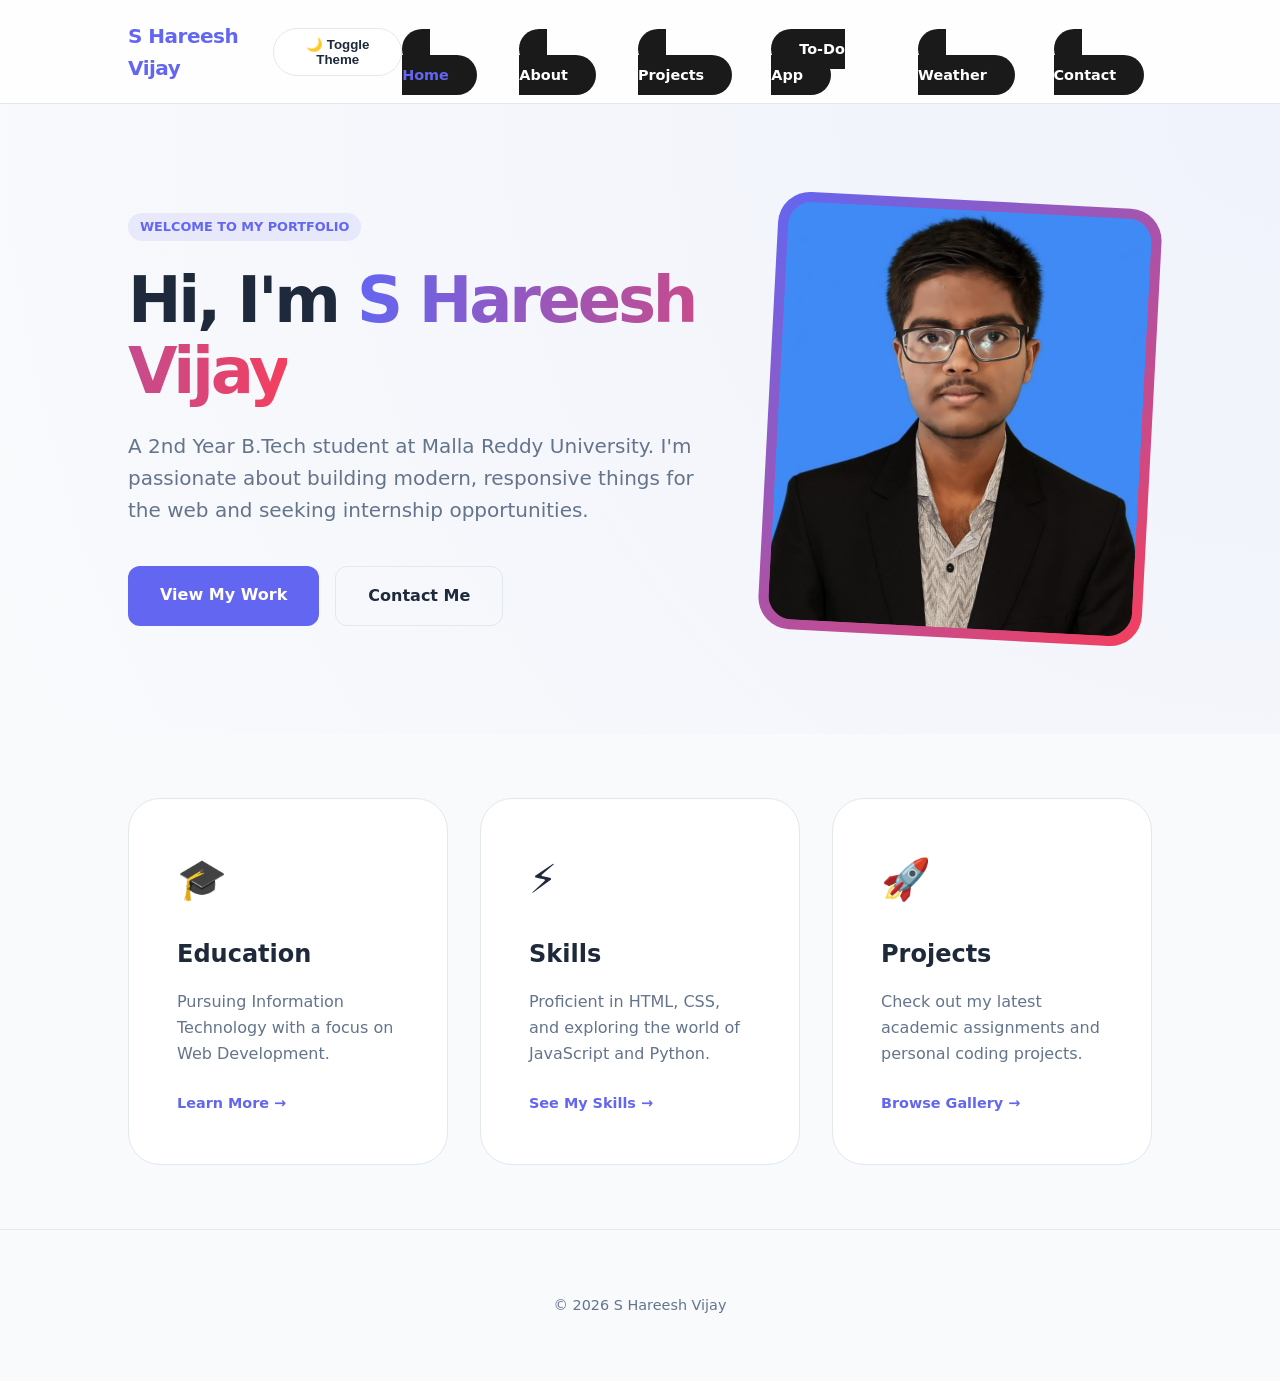
==== commit 75e1af76: "hi" ====
--- a/index.html
+++ b/index.html
@@ -20,6 +20,7 @@
             <li><a href="about.html">About</a></li>
             <li><a href="projects.html">Projects</a></li>
             <li><a href="todo.html">To-Do App</a></li>
+            <li><a href="weather.html">Weather</a></li>
             <li><a href="contact.html">Contact</a></li>
         </ul>
     </nav>
--- a/style1.css
+++ b/style1.css
@@ -132,83 +132,6 @@
     margin-bottom: 2.5rem;
     max-width: 600px;
 }
-
-.hero-btns { display: flex; gap: 1rem; }
-
-.btn-primary {
-    background: var(--primary);
-    color: white;
-    padding: 1rem 2rem;
-    border-radius: 0.75rem;
-    text-decoration: none;
-    font-weight: 700;
-    transition: var(--transition);
-}
-.btn-primary:hover { transform: translateY(-3px); box-shadow: 0 10px 20px -5px rgba(99, 102, 241, 0.4); }
-
-.btn-secondary {
-    background: transparent;
-    color: var(--text-main);
-    border: 1px solid var(--border);
-    padding: 1rem 2rem;
-    border-radius: 0.75rem;
-    text-decoration: none;
-    font-weight: 700;
-    transition: var(--transition);
-}
-.btn-secondary:hover { background: var(--bg-card); border-color: var(--primary); }
-
-.hero-image .image-wrapper {
-    background: linear-gradient(135deg, var(--primary), var(--accent));
-    padding: 10px;
-    border-radius: 2rem;
-    transform: rotate(3deg);
-    transition: var(--transition);
-}
-.hero-image:hover .image-wrapper { transform: rotate(0deg); }
-.hero-image img {
-    width: 100%;
-    border-radius: 1.5rem;
-    display: block;
-}
-
-/* Features Section */
-.features-section { padding: 4rem 10%; background: var(--bg-body); }
-.features-grid {
-    display: grid;
-    grid-template-columns: repeat(auto-fit, minmax(300px, 1fr));
-    gap: 2rem;
-    max-width: 1200px;
-    margin: 0 auto;
-}
-
-.feature-card {
-    background: var(--bg-card);
-    padding: 3rem;
-    border-radius: 2rem;
-    border: 1px solid var(--border);
-    transition: var(--transition);
-    text-align: left;
-}
-.feature-card:hover { transform: translateY(-10px); border-color: var(--primary); box-shadow: var(--shadow); }
-
-.feature-icon {
-    font-size: 2.5rem;
-    margin-bottom: 1.5rem;
-}
-
-.feature-card h2 { font-size: 1.5rem; margin-bottom: 1rem; }
-.feature-card p { color: var(--text-muted); margin-bottom: 1.5rem; }
-.feature-link {
-    color: var(--primary);
-    text-decoration: none;
-    font-weight: 700;
-    font-size: 0.9rem;
-}
-
-/* Footer */
-footer { padding: 4rem 10%; text-align: center; border-top: 1px solid var(--border); }
-footer p { color: var(--text-muted); font-size: 0.9rem; }
 
 nav {
     display: flex;
@@ -276,6 +199,83 @@
     100% { background-position: 400%; }
 }
 
+.hero-btns { display: flex; gap: 1rem; }
+
+.btn-primary {
+    background: var(--primary);
+    color: white;
+    padding: 1rem 2rem;
+    border-radius: 0.75rem;
+    text-decoration: none;
+    font-weight: 700;
+    transition: var(--transition);
+}
+.btn-primary:hover { transform: translateY(-3px); box-shadow: 0 10px 20px -5px rgba(99, 102, 241, 0.4); }
+
+.btn-secondary {
+    background: transparent;
+    color: var(--text-main);
+    border: 1px solid var(--border);
+    padding: 1rem 2rem;
+    border-radius: 0.75rem;
+    text-decoration: none;
+    font-weight: 700;
+    transition: var(--transition);
+}
+.btn-secondary:hover { background: var(--bg-card); border-color: var(--primary); }
+
+.hero-image .image-wrapper {
+    background: linear-gradient(135deg, var(--primary), var(--accent));
+    padding: 10px;
+    border-radius: 2rem;
+    transform: rotate(3deg);
+    transition: var(--transition);
+}
+.hero-image:hover .image-wrapper { transform: rotate(0deg); }
+.hero-image img {
+    width: 100%;
+    border-radius: 1.5rem;
+    display: block;
+}
+
+/* Features Section */
+.features-section { padding: 4rem 10%; background: var(--bg-body); }
+.features-grid {
+    display: grid;
+    grid-template-columns: repeat(auto-fit, minmax(300px, 1fr));
+    gap: 2rem;
+    max-width: 1200px;
+    margin: 0 auto;
+}
+
+.feature-card {
+    background: var(--bg-card);
+    padding: 3rem;
+    border-radius: 2rem;
+    border: 1px solid var(--border);
+    transition: var(--transition);
+    text-align: left;
+}
+.feature-card:hover { transform: translateY(-10px); border-color: var(--primary); box-shadow: var(--shadow); }
+
+.feature-icon {
+    font-size: 2.5rem;
+    margin-bottom: 1.5rem;
+}
+
+.feature-card h2 { font-size: 1.5rem; margin-bottom: 1rem; }
+.feature-card p { color: var(--text-muted); margin-bottom: 1.5rem; }
+.feature-link {
+    color: var(--primary);
+    text-decoration: none;
+    font-weight: 700;
+    font-size: 0.9rem;
+}
+
+/* Footer */
+footer { padding: 4rem 10%; text-align: center; border-top: 1px solid var(--border); }
+footer p { color: var(--text-muted); font-size: 0.9rem; }
+
 /* Responsive */
 @media (max-width: 1024px) {
     .hero-container { grid-template-columns: 1fr; text-align: center; }
@@ -720,4 +720,264 @@
 @keyframes fadeIn {
     from { opacity: 0; transform: translateY(10px); }
     to { opacity: 1; transform: translateY(0); }
+}
+
+/* ============================================
+   OUTSTANDING WEATHER DASHBOARD STYLES
+   ============================================ */
+
+.weather-container {
+    padding: 4rem 10%;
+    background: var(--bg-body);
+    min-height: 100vh;
+}
+
+.weather-wrapper {
+    max-width: 900px;
+    margin: 0 auto;
+    background: var(--bg-card);
+    border-radius: 2rem;
+    border: 1px solid var(--border);
+    padding: 3rem;
+    box-shadow: var(--shadow);
+}
+
+.weather-header {
+    text-align: center;
+    margin-bottom: 2rem;
+}
+
+.weather-header h2 {
+    font-size: 2.5rem;
+    margin-bottom: 0.5rem;
+}
+
+.weather-header p {
+    color: var(--text-muted);
+    font-size: 1rem;
+}
+
+/* Search Section */
+.weather-search-section {
+    display: flex;
+    gap: 1rem;
+    margin-bottom: 2rem;
+}
+
+.weather-input {
+    flex: 1;
+    padding: 1rem;
+    border-radius: 1rem;
+    border: 1px solid var(--border);
+    background: var(--bg-body);
+    color: var(--text-main);
+    font-size: 1rem;
+    font-family: inherit;
+    transition: var(--transition);
+}
+
+.weather-input:focus {
+    outline: none;
+    border-color: var(--primary);
+    box-shadow: 0 0 0 4px rgba(99, 102, 241, 0.1);
+}
+
+.search-btn {
+    padding: 1rem 2rem;
+    background: linear-gradient(to right, var(--primary), var(--accent));
+    color: white;
+    border: none;
+    border-radius: 1rem;
+    font-weight: 700;
+    cursor: pointer;
+    transition: var(--transition);
+}
+
+.search-btn:hover {
+    transform: translateY(-2px);
+    box-shadow: 0 10px 20px -5px rgba(99, 102, 241, 0.4);
+}
+
+/* Loading State */
+.loading-state {
+    text-align: center;
+    padding: 3rem;
+}
+
+.spinner {
+    width: 50px;
+    height: 50px;
+    border: 4px solid var(--border);
+    border-top-color: var(--primary);
+    border-radius: 50%;
+    animation: spin 1s linear infinite;
+    margin: 0 auto 1rem;
+}
+
+@keyframes spin {
+    to { transform: rotate(360deg); }
+}
+
+/* Error State */
+.error-state {
+    background: rgba(244, 63, 94, 0.1);
+    border: 1px solid var(--accent);
+    border-radius: 1rem;
+    padding: 1.5rem;
+    text-align: center;
+    color: var(--accent);
+}
+
+/* Initial State */
+.initial-state {
+    text-align: center;
+    padding: 3rem;
+    color: var(--text-muted);
+    font-size: 1.1rem;
+}
+
+/* Weather Display */
+.weather-display {
+    animation: fadeIn 0.5s ease forwards;
+}
+
+/* Current Weather Card */
+.current-weather-card {
+    background: linear-gradient(135deg, var(--primary), var(--accent));
+    border-radius: 1.5rem;
+    padding: 2rem;
+    color: white;
+    display: flex;
+    align-items: center;
+    gap: 2rem;
+    margin-bottom: 2rem;
+    box-shadow: 0 10px 30px -10px rgba(99, 102, 241, 0.3);
+}
+
+.weather-icon-large {
+    font-size: 5rem;
+    min-width: 120px;
+    text-align: center;
+}
+
+.weather-info h3 {
+    font-size: 2rem;
+    margin-bottom: 0.5rem;
+}
+
+.weather-info p {
+    font-size: 1.1rem;
+    opacity: 0.9;
+    margin-bottom: 1rem;
+}
+
+.temperature {
+    font-size: 3rem;
+    font-weight: 700;
+}
+
+/* Weather Details Grid */
+.weather-details-grid {
+    display: grid;
+    grid-template-columns: repeat(auto-fit, minmax(150px, 1fr));
+    gap: 1.5rem;
+    margin-bottom: 2rem;
+}
+
+.detail-card {
+    background: var(--bg-body);
+    border: 1px solid var(--border);
+    border-radius: 1rem;
+    padding: 1.5rem;
+    text-align: center;
+    transition: var(--transition);
+}
+
+.detail-card:hover {
+    border-color: var(--primary);
+    transform: translateY(-5px);
+}
+
+.detail-icon {
+    font-size: 2rem;
+    display: block;
+    margin-bottom: 0.5rem;
+}
+
+.detail-label {
+    color: var(--text-muted);
+    font-size: 0.85rem;
+    text-transform: uppercase;
+    letter-spacing: 0.05em;
+    margin-bottom: 0.5rem;
+}
+
+.detail-value {
+    font-size: 1.5rem;
+    font-weight: 700;
+    color: var(--primary);
+}
+
+/* Additional Info */
+.additional-info {
+    background: var(--bg-body);
+    border: 1px solid var(--border);
+    border-radius: 1rem;
+    padding: 1.5rem;
+}
+
+.info-row {
+    display: flex;
+    justify-content: space-between;
+    padding: 0.75rem 0;
+    border-bottom: 1px solid var(--border);
+}
+
+.info-row:last-child {
+    border-bottom: none;
+}
+
+.info-row span:first-child {
+    color: var(--text-muted);
+    font-weight: 600;
+}
+
+.info-row span:last-child {
+    color: var(--text-main);
+    font-weight: 700;
+}
+
+@media (max-width: 768px) {
+    .weather-container {
+        padding: 2rem 5%;
+    }
+
+    .weather-wrapper {
+        padding: 2rem;
+    }
+
+    .weather-header h2 {
+        font-size: 2rem;
+    }
+
+    .current-weather-card {
+        flex-direction: column;
+        text-align: center;
+    }
+
+    .weather-icon-large {
+        font-size: 4rem;
+    }
+
+    .temperature {
+        font-size: 2rem;
+    }
+
+    .weather-search-section {
+        flex-direction: column;
+    }
+
+    .search-btn {
+        width: 100%;
+    }
 }
